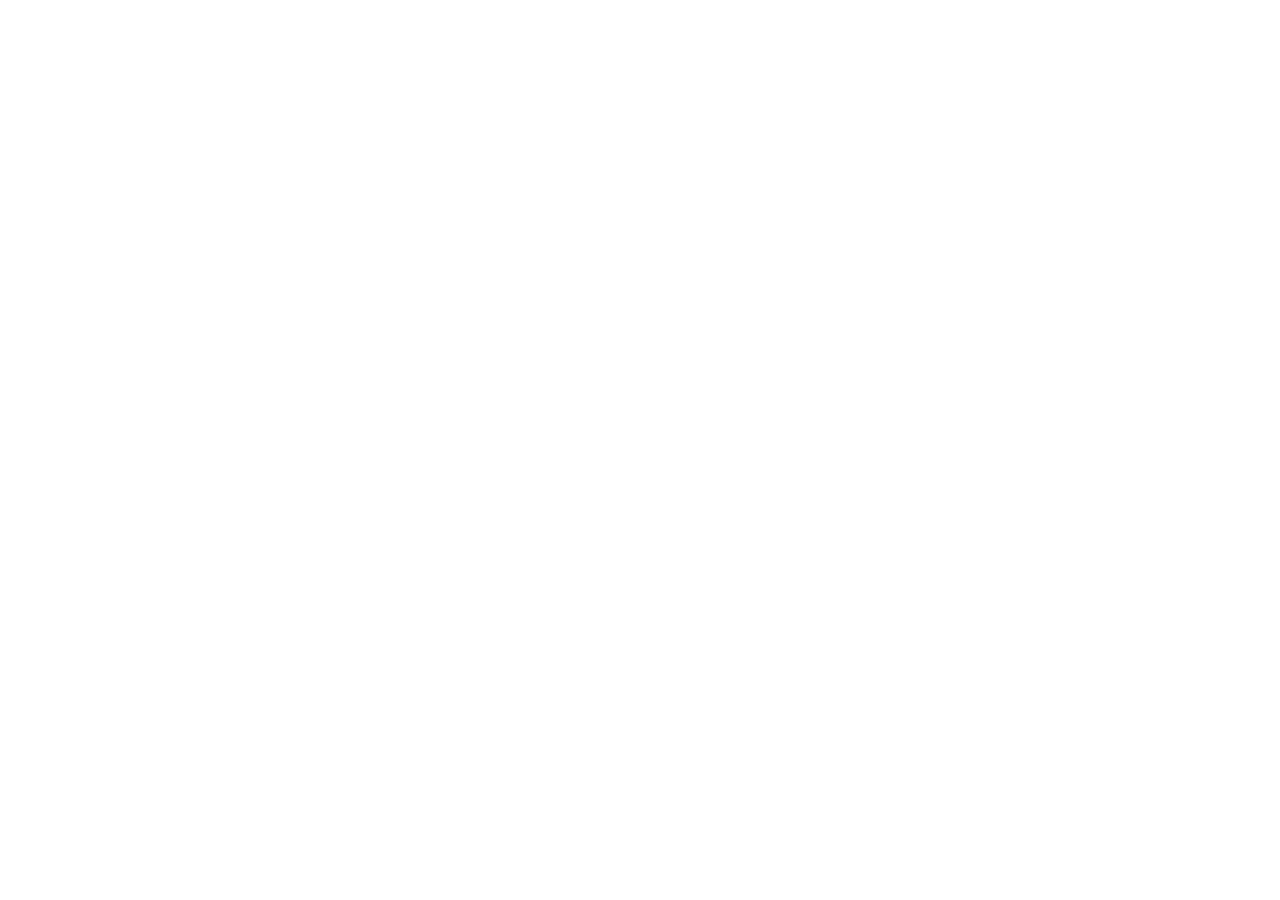
==== index.html @ 97b36a20 "Estructura base - primer commit" ====
<!DOCTYPE html>
<html lang="en">
<head>
    <meta charset="UTF-8">
    <meta name="viewport" content="width=device-width, initial-scale=1.0">
    <title>Sakura Wallet</title>
</head>
<body>
    
</body>
</html>
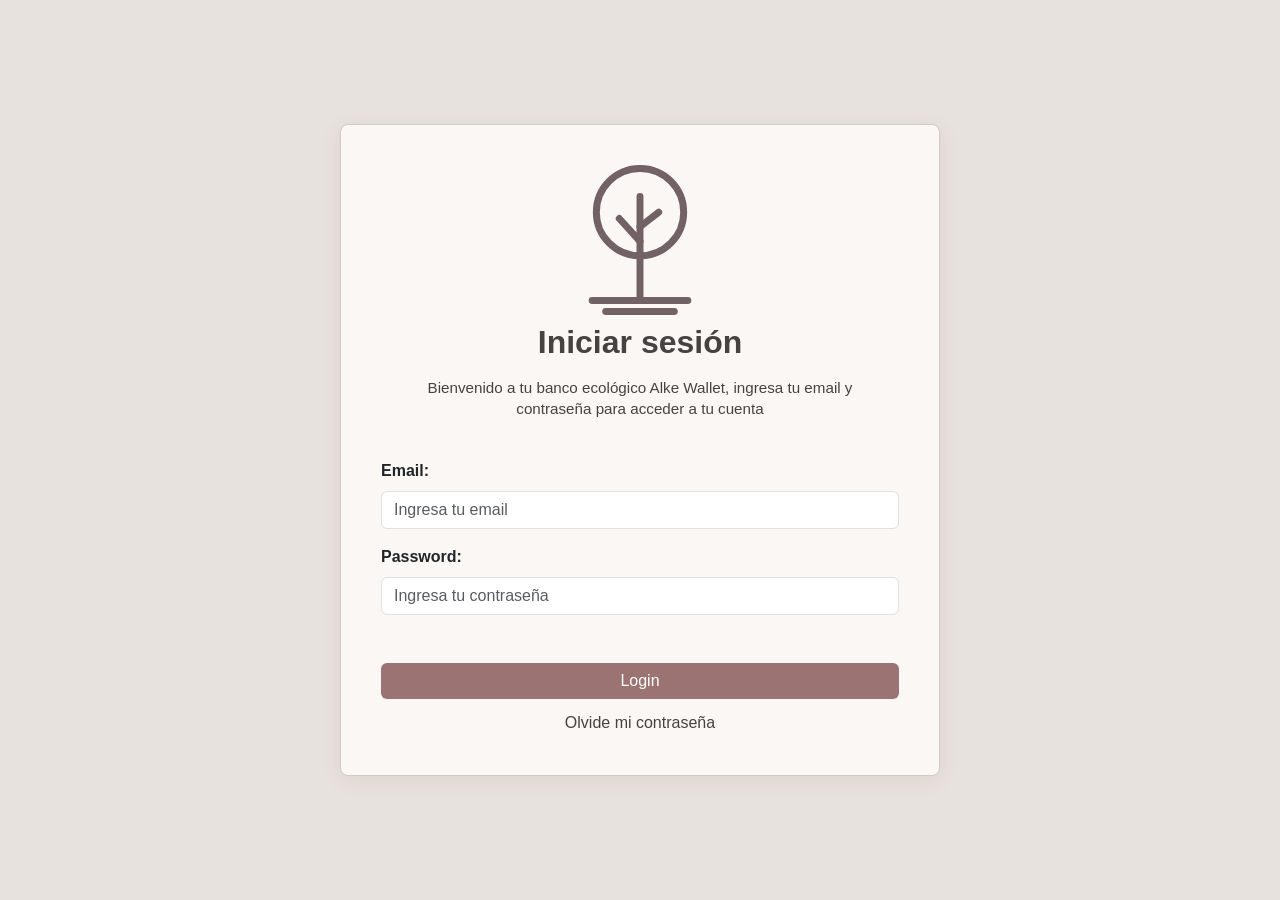
==== commit 751af825: "Redirección de index.html a login.html" ====
--- a/index.html
+++ b/index.html
@@ -1,11 +1,15 @@
-<!DOCTYPE html>
-<html lang="en">
-<head>
-    <meta charset="UTF-8">
-    <meta name="viewport" content="width=device-width, initial-scale=1.0">
-    <title>Sakura Wallet</title>
-</head>
-<body>
-    
-</body>
-</html>+<!doctype html>
+<html lang="es">
+  <head>
+    <meta charset="UTF-8" />
+    <meta name="viewport" content="width=device-width, initial-scale=1.0" />
+    <meta http-equiv="refresh" content="0; url=auth/login.html" />
+    <title>Alke Wallet</title>
+  </head>
+  <body>
+    <p>
+      Redirigiendo al inicio de sesión...
+      <a href="auth/login.html">Continuar</a>
+    </p>
+  </body>
+</html>
